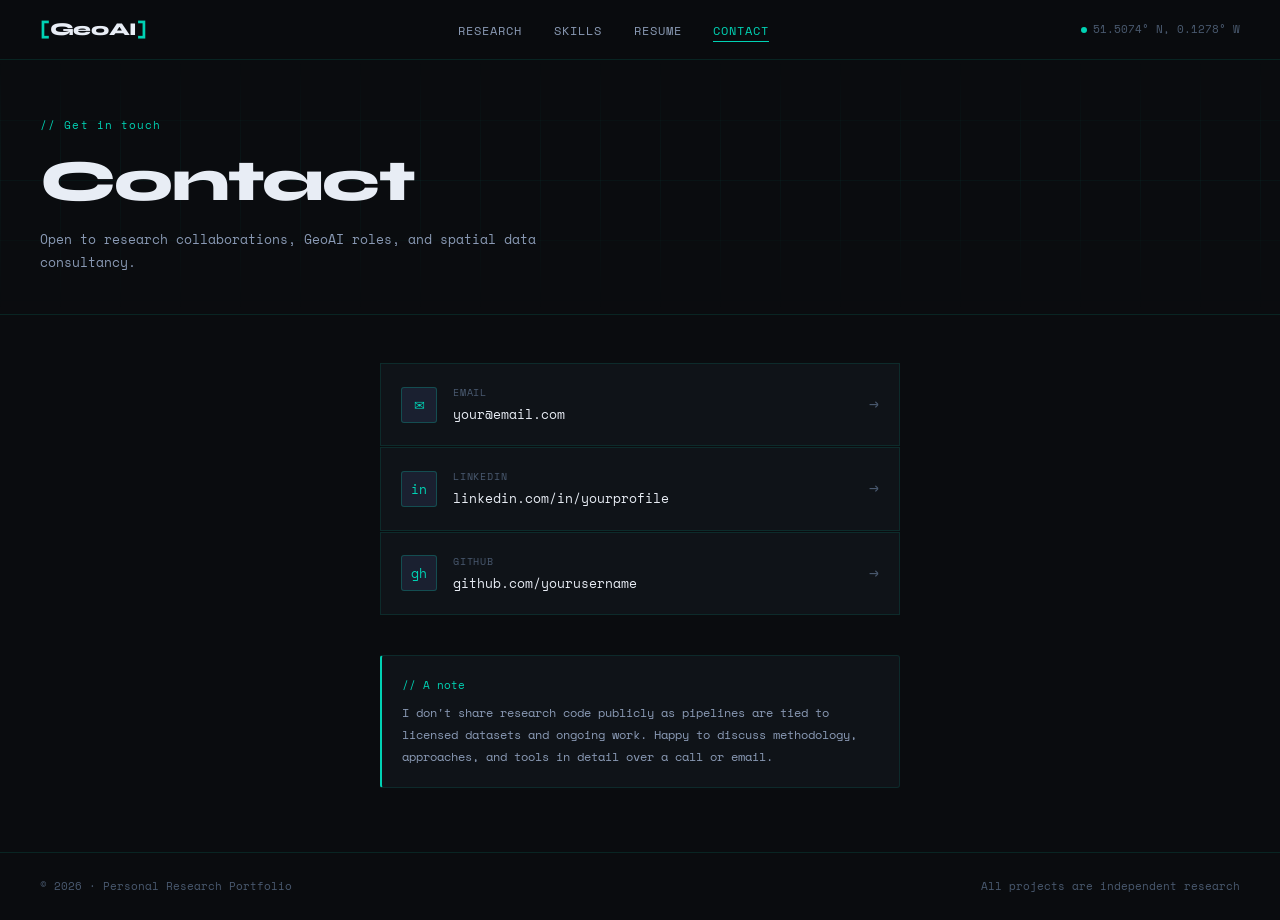
==== contact.html @ 4a3b0012 "first look" ====
<!DOCTYPE html>
<html lang="en">
<head>
<meta charset="UTF-8">
<meta name="viewport" content="width=device-width, initial-scale=1.0">
<title>GeoAI Portfolio · Contact</title>
<link rel="stylesheet" href="style.css">
<link href="https://fonts.googleapis.com/css2?family=Space+Mono:ital,wght@0,400;0,700;1,400&family=Syne:wght@400;600;700;800&display=swap" rel="stylesheet">
</head>
<body>

<nav class="nav">
  <div class="nav-logo"><span class="logo-bracket">[</span>GeoAI<span class="logo-bracket">]</span></div>
  <ul class="nav-links">
    <li><a href="index.html">Research</a></li>
    <li><a href="skills.html">Skills</a></li>
    <li><a href="resume.html">Resume</a></li>
    <li><a href="contact.html" class="active">Contact</a></li>
  </ul>
  <div class="nav-coords"><span class="coord-dot"></span><span id="live-coords">51.5074° N, 0.1278° W</span></div>
</nav>

<section class="page-hero">
  <div class="hero-grid-overlay"></div>
  <div class="page-hero-content">
    <div class="hero-tag">// Get in touch</div>
    <h1 class="hero-title">Contact</h1>
    <p class="hero-sub">Open to research collaborations, GeoAI roles, and spatial data consultancy.</p>
  </div>
</section>

<div class="contact-wrapper">

  <div class="contact-links">
    <a class="contact-card" href="mailto:your@email.com">
      <span class="contact-card-icon">✉</span>
      <div>
        <div class="contact-card-label">Email</div>
        <div class="contact-card-val">your@email.com</div>
      </div>
      <span class="contact-card-arrow">→</span>
    </a>
    <a class="contact-card" href="https://linkedin.com/in/yourprofile" target="_blank">
      <span class="contact-card-icon">in</span>
      <div>
        <div class="contact-card-label">LinkedIn</div>
        <div class="contact-card-val">linkedin.com/in/yourprofile</div>
      </div>
      <span class="contact-card-arrow">→</span>
    </a>
    <a class="contact-card" href="https://github.com/yourusername" target="_blank">
      <span class="contact-card-icon">gh</span>
      <div>
        <div class="contact-card-label">GitHub</div>
        <div class="contact-card-val">github.com/yourusername</div>
      </div>
      <span class="contact-card-arrow">→</span>
    </a>
  </div>

  <div class="contact-note">
    <div class="contact-note-label">// A note</div>
    <p>I don't share research code publicly as pipelines are tied to licensed datasets and ongoing work. Happy to discuss methodology, approaches, and tools in detail over a call or email.</p>
  </div>

</div>

<footer class="footer">
  <span class="footer-copy">© 2026 · Personal Research Portfolio</span>
  <span class="footer-coords">All projects are independent research</span>
</footer>

<script src="main.js"></script>
</body>
</html>
---- style.css ----
/* =============================================
   GeoAI Portfolio — style.css
   Theme: Dark satellite / terminal / geo precision
   Fonts: Syne (display) + Space Mono (code/data)
============================================= */

:root {
  --bg: #0a0c0f;
  --bg2: #0f1318;
  --bg3: #141920;
  --surface: #1a2030;
  --surface2: #1f2838;
  --border: rgba(0, 210, 180, 0.12);
  --border2: rgba(0, 210, 180, 0.25);
  --accent: #00d2b4;
  --accent2: #00a896;
  --accent-dim: rgba(0, 210, 180, 0.08);
  --text: #e8edf5;
  --text2: #8a9ab5;
  --text3: #4a5a70;
  --env: #00d2b4;
  --urban: #4a9eff;
  --agri: #7ecb5a;
  --disaster: #ff7043;
  --font-display: 'Syne', sans-serif;
  --font-mono: 'Space Mono', monospace;
}

*, *::before, *::after { box-sizing: border-box; margin: 0; padding: 0; }

html { scroll-behavior: smooth; }

body {
  background: var(--bg);
  color: var(--text);
  font-family: var(--font-mono);
  font-size: 14px;
  line-height: 1.7;
  min-height: 100vh;
}

/* ── NAV ── */
.nav {
  display: flex;
  align-items: center;
  justify-content: space-between;
  padding: 0 2.5rem;
  height: 60px;
  border-bottom: 0.5px solid var(--border);
  background: rgba(10, 12, 15, 0.92);
  backdrop-filter: blur(10px);
  position: sticky;
  top: 0;
  z-index: 100;
}

.nav-logo {
  font-family: var(--font-display);
  font-size: 18px;
  font-weight: 800;
  color: var(--text);
  letter-spacing: -0.02em;
}

.logo-bracket { color: var(--accent); }

.nav-links {
  display: flex;
  gap: 2rem;
  list-style: none;
}

.nav-links a {
  color: var(--text2);
  text-decoration: none;
  font-size: 12px;
  letter-spacing: 0.08em;
  text-transform: uppercase;
  transition: color 0.2s;
}

.nav-links a:hover,
.nav-links a.active {
  color: var(--accent);
}

.nav-links a.active {
  border-bottom: 1px solid var(--accent);
  padding-bottom: 2px;
}

.nav-coords {
  display: flex;
  align-items: center;
  gap: 6px;
  font-size: 11px;
  color: var(--text3);
}

.coord-dot {
  width: 6px; height: 6px;
  border-radius: 50%;
  background: var(--accent);
  animation: pulse 2s ease-in-out infinite;
}

@keyframes pulse {
  0%, 100% { opacity: 1; transform: scale(1); }
  50% { opacity: 0.4; transform: scale(0.8); }
}

/* ── HERO ── */
.hero {
  position: relative;
  padding: 5rem 2.5rem 3rem;
  overflow: hidden;
  border-bottom: 0.5px solid var(--border);
}

.page-hero {
  position: relative;
  padding: 3.5rem 2.5rem 2.5rem;
  overflow: hidden;
  border-bottom: 0.5px solid var(--border);
}

.page-hero-content { position: relative; z-index: 1; }

.hero-grid-overlay {
  position: absolute;
  inset: 0;
  background-image:
    linear-gradient(var(--border) 1px, transparent 1px),
    linear-gradient(90deg, var(--border) 1px, transparent 1px);
  background-size: 60px 60px;
  mask-image: linear-gradient(to bottom, transparent 0%, rgba(0,0,0,0.4) 40%, transparent 100%);
  pointer-events: none;
}

.hero-content { position: relative; z-index: 1; max-width: 680px; }

.hero-tag {
  font-size: 11px;
  color: var(--accent);
  letter-spacing: 0.1em;
  margin-bottom: 1rem;
}

.hero-title {
  font-family: var(--font-display);
  font-size: clamp(36px, 5vw, 58px);
  font-weight: 800;
  line-height: 1.05;
  letter-spacing: -0.03em;
  margin-bottom: 1rem;
  color: var(--text);
}

.accent { color: var(--accent); }

.hero-sub {
  font-size: 13px;
  color: var(--text2);
  line-height: 1.8;
  max-width: 520px;
}

.hero-stats {
  display: flex;
  align-items: center;
  gap: 2rem;
  margin-top: 2.5rem;
  position: relative;
  z-index: 1;
}

.stat { display: flex; flex-direction: column; }

.stat-num {
  font-family: var(--font-display);
  font-size: 28px;
  font-weight: 800;
  color: var(--accent);
  line-height: 1;
}

.stat-label {
  font-size: 11px;
  color: var(--text3);
  margin-top: 4px;
}

.stat-divider {
  width: 0.5px;
  height: 36px;
  background: var(--border2);
}

/* ── FILTERS ── */
.filters-bar {
  padding: 1rem 2.5rem;
  border-bottom: 0.5px solid var(--border);
  display: flex;
  gap: 2rem;
  flex-wrap: wrap;
  align-items: center;
  background: var(--bg2);
}

.filter-group {
  display: flex;
  align-items: center;
  gap: 8px;
  flex-wrap: wrap;
}

.filter-label {
  font-size: 10px;
  color: var(--text3);
  text-transform: uppercase;
  letter-spacing: 0.1em;
  margin-right: 4px;
}

.filter-btn {
  font-family: var(--font-mono);
  font-size: 11px;
  padding: 4px 12px;
  border-radius: 3px;
  border: 0.5px solid var(--border2);
  background: transparent;
  color: var(--text2);
  cursor: pointer;
  transition: all 0.15s;
}

.filter-btn:hover { border-color: var(--accent); color: var(--accent); }
.filter-btn.active { background: var(--accent-dim); border-color: var(--accent); color: var(--accent); }

/* ── RESEARCH GRID ── */
.research-grid {
  display: grid;
  grid-template-columns: repeat(auto-fill, minmax(300px, 1fr));
  gap: 1px;
  background: var(--border);
  border-top: 0px;
}

.r-card {
  background: var(--bg);
  cursor: pointer;
  transition: background 0.2s;
  display: flex;
  flex-direction: column;
}

.r-card:hover { background: var(--bg2); }

.r-card-img { flex-shrink: 0; }

.img-placeholder {
  width: 100%;
  height: 180px;
  position: relative;
  overflow: hidden;
  display: flex;
  align-items: center;
  justify-content: center;
}

.img-placeholder.env { background: linear-gradient(135deg, #001a16 0%, #003d33 100%); }
.img-placeholder.urban { background: linear-gradient(135deg, #001229 0%, #002a5c 100%); }
.img-placeholder.agri { background: linear-gradient(135deg, #0a1a00 0%, #1a3d00 100%); }
.img-placeholder.disaster { background: linear-gradient(135deg, #1a0500 0%, #3d1000 100%); }

.sat-grid {
  position: absolute;
  inset: 0;
  background-image:
    linear-gradient(rgba(0,210,180,0.06) 1px, transparent 1px),
    linear-gradient(90deg, rgba(0,210,180,0.06) 1px, transparent 1px);
  background-size: 30px 30px;
}

.sensor-tag {
  position: absolute;
  top: 10px; left: 10px;
  font-size: 10px;
  color: var(--accent);
  background: rgba(0,0,0,0.6);
  padding: 3px 8px;
  border-radius: 2px;
  border: 0.5px solid var(--border2);
}

.play-overlay {
  position: absolute;
  bottom: 10px; right: 10px;
  font-size: 11px;
  color: var(--text);
  background: rgba(0,0,0,0.7);
  padding: 4px 10px;
  border-radius: 2px;
  border: 0.5px solid var(--border2);
}

.r-card-body { padding: 1.25rem 1.25rem 1.5rem; flex: 1; }

.r-meta { display: flex; gap: 6px; margin-bottom: 0.6rem; }

.domain-tag, .task-tag {
  font-size: 10px;
  padding: 2px 8px;
  border-radius: 2px;
  border: 0.5px solid;
  text-transform: uppercase;
  letter-spacing: 0.07em;
}

.env-tag { color: var(--env); border-color: rgba(0,210,180,0.3); background: rgba(0,210,180,0.05); }
.urban-tag { color: var(--urban); border-color: rgba(74,158,255,0.3); background: rgba(74,158,255,0.05); }
.agri-tag { color: var(--agri); border-color: rgba(126,203,90,0.3); background: rgba(126,203,90,0.05); }
.disaster-tag { color: var(--disaster); border-color: rgba(255,112,67,0.3); background: rgba(255,112,67,0.05); }

.task-tag { color: var(--text3); border-color: var(--border); background: transparent; }

.r-title {
  font-family: var(--font-display);
  font-size: 18px;
  font-weight: 700;
  margin-bottom: 0.5rem;
  color: var(--text);
  letter-spacing: -0.02em;
}

.r-desc {
  font-size: 12px;
  color: var(--text2);
  line-height: 1.7;
  margin-bottom: 1rem;
}

.r-pipeline {
  display: flex;
  flex-wrap: wrap;
  align-items: center;
  gap: 4px;
}

.pipe-node {
  font-size: 10px;
  padding: 2px 8px;
  background: var(--surface);
  border: 0.5px solid var(--border2);
  border-radius: 2px;
  color: var(--text2);
}

.pipe-arr { font-size: 10px; color: var(--text3); }

/* ── USE CASE DETAIL ── */
.uc-wrapper {
  max-width: 820px;
  margin: 0 auto;
  padding: 2.5rem 2.5rem 4rem;
}

.back-link {
  display: inline-block;
  color: var(--text3);
  text-decoration: none;
  font-size: 12px;
  margin-bottom: 2rem;
  transition: color 0.15s;
}

.back-link:hover { color: var(--accent); }

.uc-header { margin-bottom: 2rem; }

.uc-meta-row { display: flex; gap: 8px; margin-bottom: 1rem; flex-wrap: wrap; align-items: center; }

.research-badge {
  font-size: 10px;
  padding: 2px 8px;
  border-radius: 2px;
  border: 0.5px solid var(--border2);
  color: var(--text3);
  text-transform: uppercase;
  letter-spacing: 0.07em;
}

.uc-title {
  font-family: var(--font-display);
  font-size: clamp(28px, 4vw, 42px);
  font-weight: 800;
  letter-spacing: -0.03em;
  margin-bottom: 1rem;
  color: var(--text);
}

.uc-problem {
  font-size: 13px;
  color: var(--text2);
  line-height: 1.85;
  border-left: 2px solid var(--accent);
  padding-left: 1rem;
  max-width: 660px;
}

.uc-video-block { margin-bottom: 3rem; }

.video-placeholder {
  width: 100%;
  height: 340px;
  border-radius: 4px;
  position: relative;
  overflow: hidden;
  display: flex;
  align-items: center;
  justify-content: center;
  border: 0.5px solid var(--border2);
}

.video-play-btn {
  width: 56px; height: 56px;
  border-radius: 50%;
  background: rgba(0,210,180,0.15);
  border: 1px solid var(--accent);
  display: flex; align-items: center; justify-content: center;
  font-size: 20px;
  color: var(--accent);
  cursor: pointer;
  transition: background 0.2s;
  z-index: 1;
}

.video-play-btn:hover { background: rgba(0,210,180,0.25); }

.video-label {
  position: absolute;
  bottom: 12px; left: 12px;
  font-size: 11px;
  color: var(--text3);
  background: rgba(0,0,0,0.6);
  padding: 4px 10px;
  border-radius: 2px;
}

/* ── PIPELINE FULL ── */
.uc-section { margin-bottom: 3rem; }

.uc-section-title {
  font-size: 12px;
  color: var(--accent);
  letter-spacing: 0.1em;
  margin-bottom: 1.5rem;
}

.pipeline-full { display: flex; flex-direction: column; }

.pipe-full-step {
  display: flex;
  gap: 1.5rem;
  padding: 1.25rem;
  border: 0.5px solid var(--border);
  border-radius: 4px;
  background: var(--bg2);
  transition: border-color 0.2s;
}

.pipe-full-step:hover { border-color: var(--border2); }

.pipe-connector {
  text-align: left;
  padding-left: 1.75rem;
  color: var(--accent);
  font-size: 16px;
  line-height: 1;
  margin: -2px 0;
}

.pipe-step-num {
  font-family: var(--font-display);
  font-size: 24px;
  font-weight: 800;
  color: var(--text3);
  min-width: 32px;
  line-height: 1.2;
}

.pipe-step-body h3 {
  font-family: var(--font-display);
  font-size: 15px;
  font-weight: 700;
  color: var(--text);
  margin-bottom: 0.4rem;
}

.pipe-step-body p {
  font-size: 12px;
  color: var(--text2);
  line-height: 1.75;
  margin-bottom: 0.75rem;
}

.pipe-tags { display: flex; flex-wrap: wrap; gap: 6px; }

.pipe-tags span {
  font-size: 10px;
  padding: 2px 8px;
  background: var(--surface);
  border: 0.5px solid var(--border2);
  border-radius: 2px;
  color: var(--text3);
}

/* ── RESULTS ── */
.results-grid {
  display: grid;
  grid-template-columns: repeat(auto-fill, minmax(140px, 1fr));
  gap: 1px;
  background: var(--border);
  border: 0.5px solid var(--border);
  border-radius: 4px;
  overflow: hidden;
}

.result-card {
  background: var(--bg2);
  padding: 1.25rem;
  display: flex;
  flex-direction: column;
  gap: 6px;
}

.result-num {
  font-family: var(--font-display);
  font-size: 28px;
  font-weight: 800;
  color: var(--accent);
  line-height: 1;
}

.result-label {
  font-size: 11px;
  color: var(--text3);
}

/* ── IO SUMMARY ── */
.io-summary {
  display: flex;
  gap: 1rem;
  align-items: stretch;
}

.io-panel {
  flex: 1;
  background: var(--bg2);
  border: 0.5px solid var(--border);
  border-radius: 4px;
  padding: 1.25rem;
}

.io-arrow {
  display: flex;
  align-items: center;
  font-size: 20px;
  color: var(--accent);
  flex-shrink: 0;
}

.io-panel-label {
  font-size: 10px;
  color: var(--accent);
  letter-spacing: 0.1em;
  margin-bottom: 1rem;
}

.io-panel ul { list-style: none; }

.io-panel li {
  display: flex;
  justify-content: space-between;
  font-size: 12px;
  padding: 6px 0;
  border-bottom: 0.5px solid var(--border);
  gap: 1rem;
}

.io-panel li:last-child { border-bottom: none; }

.io-panel li span {
  color: var(--text3);
  flex-shrink: 0;
}

/* ── SKILLS ── */
.skills-wrapper {
  max-width: 900px;
  margin: 0 auto;
  padding: 2.5rem 2.5rem 4rem;
  display: flex;
  flex-direction: column;
  gap: 2.5rem;
}

.skill-category {
  border: 0.5px solid var(--border);
  border-radius: 4px;
  overflow: hidden;
}

.skill-cat-header {
  display: flex;
  align-items: center;
  gap: 0.75rem;
  padding: 1rem 1.25rem;
  background: var(--bg2);
  border-bottom: 0.5px solid var(--border);
}

.skill-cat-icon { font-size: 16px; }

.skill-cat-header h2 {
  font-family: var(--font-display);
  font-size: 15px;
  font-weight: 700;
  color: var(--text);
}

.skill-tags-grid {
  padding: 1.25rem;
  display: flex;
  flex-wrap: wrap;
  gap: 8px;
  background: var(--bg);
}

.skill-chip {
  font-family: var(--font-mono);
  font-size: 11px;
  padding: 5px 12px;
  border-radius: 2px;
  border: 0.5px solid;
}

.skill-chip.high { border-color: rgba(0,210,180,0.5); color: var(--accent); background: rgba(0,210,180,0.06); }
.skill-chip.mid { border-color: rgba(74,158,255,0.4); color: var(--urban); background: rgba(74,158,255,0.05); }
.skill-chip.low { border-color: var(--border); color: var(--text3); background: transparent; }

.proficiency-legend {
  display: flex;
  align-items: center;
  gap: 10px;
  padding: 0 0.25rem;
}

.legend-label {
  font-size: 11px;
  color: var(--text3);
  margin-right: 4px;
}

/* ── RESUME ── */
.resume-wrapper {
  max-width: 820px;
  margin: 0 auto;
  padding: 2.5rem 2.5rem 4rem;
  display: flex;
  flex-direction: column;
  gap: 0;
}

.resume-section {
  display: grid;
  grid-template-columns: 160px 1fr;
  gap: 2rem;
  padding: 2rem 0;
  border-bottom: 0.5px solid var(--border);
}

.resume-section:last-child { border-bottom: none; }

.resume-section-label {
  font-size: 11px;
  color: var(--accent);
  text-transform: uppercase;
  letter-spacing: 0.1em;
  padding-top: 2px;
}

.resume-profile-text {
  font-size: 13px;
  color: var(--text2);
  line-height: 1.85;
}

.exp-item { margin-bottom: 1.75rem; }
.exp-item:last-child { margin-bottom: 0; }

.exp-header {
  display: flex;
  justify-content: space-between;
  align-items: flex-start;
  gap: 1rem;
  margin-bottom: 0.75rem;
}

.exp-title {
  font-family: var(--font-display);
  font-size: 15px;
  font-weight: 700;
  color: var(--text);
  margin-bottom: 2px;
}

.exp-company {
  font-size: 12px;
  color: var(--text3);
}

.exp-date {
  font-size: 11px;
  color: var(--text3);
  white-space: nowrap;
  flex-shrink: 0;
}

.exp-bullets {
  list-style: none;
  margin-bottom: 0.75rem;
}

.exp-bullets li {
  font-size: 12px;
  color: var(--text2);
  line-height: 1.75;
  padding-left: 1rem;
  position: relative;
  margin-bottom: 4px;
}

.exp-bullets li::before {
  content: '→';
  position: absolute;
  left: 0;
  color: var(--accent);
}

.exp-tools { display: flex; flex-wrap: wrap; gap: 6px; }

.exp-tools span {
  font-size: 10px;
  padding: 2px 8px;
  background: var(--surface);
  border: 0.5px solid var(--border2);
  border-radius: 2px;
  color: var(--text3);
}

.edu-note {
  font-size: 12px;
  color: var(--text3);
  font-style: italic;
  margin-top: 6px;
}

.cert-grid { display: flex; flex-direction: column; gap: 12px; }

.cert-item {
  display: flex;
  justify-content: space-between;
  align-items: center;
  padding: 0.75rem 1rem;
  background: var(--bg2);
  border: 0.5px solid var(--border);
  border-radius: 3px;
}

.cert-name { font-size: 13px; color: var(--text); }
.cert-org { font-size: 11px; color: var(--text3); }

/* ── CONTACT ── */
.contact-wrapper {
  max-width: 600px;
  margin: 0 auto;
  padding: 3rem 2.5rem 4rem;
}

.contact-links { display: flex; flex-direction: column; gap: 1px; margin-bottom: 2.5rem; }

.contact-card {
  display: flex;
  align-items: center;
  gap: 1rem;
  padding: 1.25rem;
  background: var(--bg2);
  border: 0.5px solid var(--border);
  text-decoration: none;
  color: var(--text);
  transition: border-color 0.15s, background 0.15s;
}

.contact-card:hover { border-color: var(--accent); background: var(--accent-dim); }

.contact-card-icon {
  width: 36px; height: 36px;
  display: flex; align-items: center; justify-content: center;
  background: var(--surface);
  border: 0.5px solid var(--border2);
  border-radius: 3px;
  font-size: 13px;
  color: var(--accent);
  flex-shrink: 0;
}

.contact-card-label { font-size: 10px; color: var(--text3); text-transform: uppercase; letter-spacing: 0.08em; }
.contact-card-val { font-size: 13px; color: var(--text); margin-top: 2px; }

.contact-card-arrow { margin-left: auto; color: var(--text3); font-size: 16px; }
.contact-card:hover .contact-card-arrow { color: var(--accent); }

.contact-note {
  padding: 1.25rem;
  border: 0.5px solid var(--border);
  border-left: 2px solid var(--accent);
  background: var(--bg2);
  border-radius: 3px;
}

.contact-note-label { font-size: 11px; color: var(--accent); margin-bottom: 0.5rem; }
.contact-note p { font-size: 12px; color: var(--text2); line-height: 1.8; }

/* ── FOOTER ── */
.footer {
  padding: 1.5rem 2.5rem;
  border-top: 0.5px solid var(--border);
  display: flex;
  justify-content: space-between;
  font-size: 11px;
  color: var(--text3);
}

/* ── HIDDEN CARDS (filter) ── */
.r-card.hidden { display: none; }

/* ── RESPONSIVE ── */
@media (max-width: 640px) {
  .nav { padding: 0 1.25rem; }
  .nav-coords { display: none; }
  .hero, .page-hero { padding: 3rem 1.25rem 2rem; }
  .filters-bar { padding: 1rem 1.25rem; gap: 1rem; }
  .research-grid { grid-template-columns: 1fr; }
  .uc-wrapper, .skills-wrapper, .resume-wrapper, .contact-wrapper { padding: 1.5rem 1.25rem 3rem; }
  .resume-section { grid-template-columns: 1fr; gap: 0.5rem; }
  .io-summary { flex-direction: column; }
  .io-arrow { transform: rotate(90deg); text-align: center; }
  .footer { flex-direction: column; gap: 4px; }
}
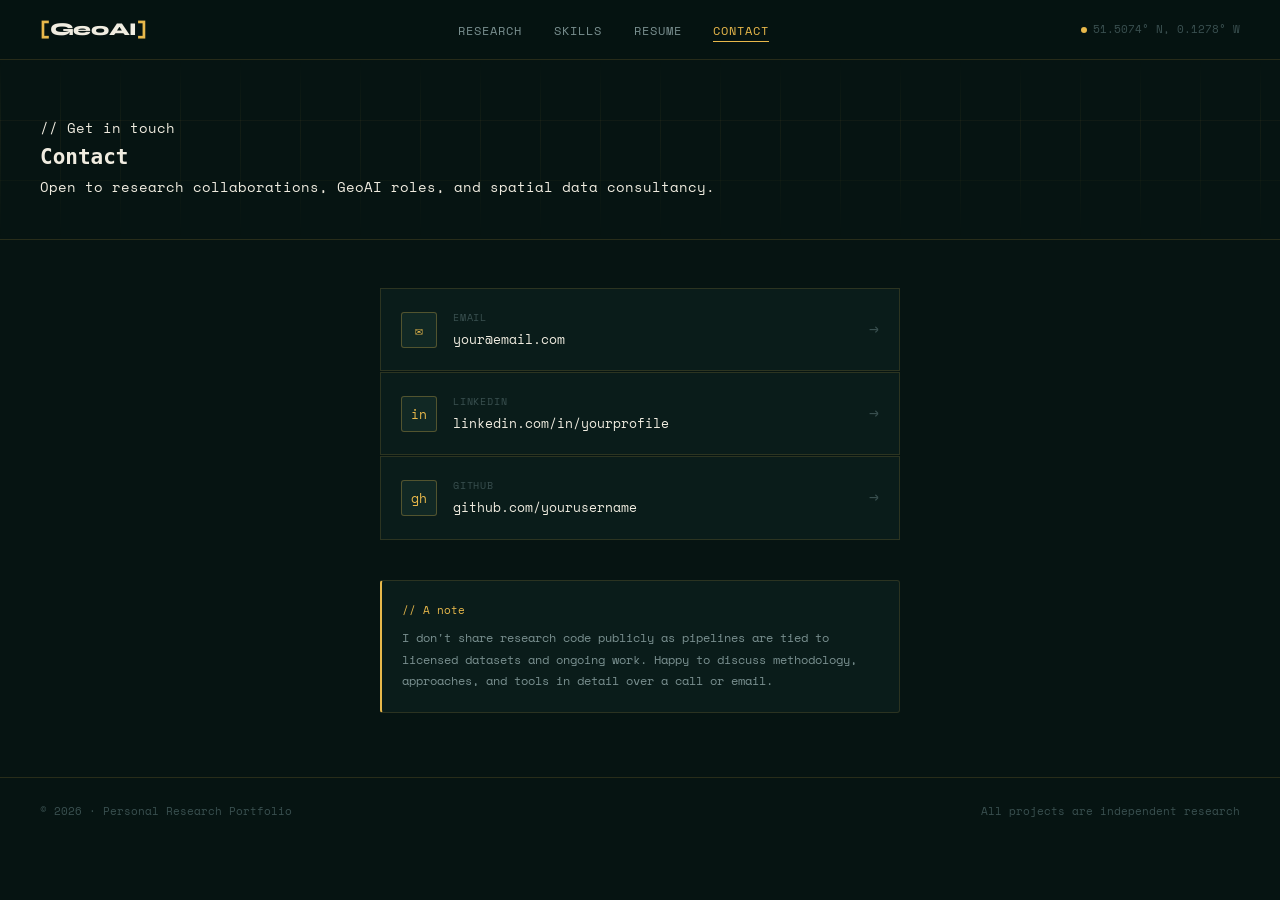
==== commit 5e319633: "UI changes" ====
--- a/contact.html
+++ b/contact.html
@@ -8,6 +8,7 @@
 <link href="https://fonts.googleapis.com/css2?family=Space+Mono:ital,wght@0,400;0,700;1,400&family=Syne:wght@400;600;700;800&display=swap" rel="stylesheet">
 </head>
 <body>
+<div class="page-bg-overlay"></div>
 
 <nav class="nav">
   <div class="nav-logo"><span class="logo-bracket">[</span>GeoAI<span class="logo-bracket">]</span></div>
--- a/style.css
+++ b/style.css
@@ -5,23 +5,23 @@
 ============================================= */
 
 :root {
-  --bg: #0a0c0f;
-  --bg2: #0f1318;
-  --bg3: #141920;
-  --surface: #1a2030;
-  --surface2: #1f2838;
-  --border: rgba(0, 210, 180, 0.12);
-  --border2: rgba(0, 210, 180, 0.25);
-  --accent: #00d2b4;
-  --accent2: #00a896;
-  --accent-dim: rgba(0, 210, 180, 0.08);
-  --text: #e8edf5;
-  --text2: #8a9ab5;
-  --text3: #4a5a70;
-  --env: #00d2b4;
-  --urban: #4a9eff;
-  --agri: #7ecb5a;
-  --disaster: #ff7043;
+  --bg: #061412;
+  --bg2: #0a1c1a;
+  --bg3: #0e2220;
+  --surface: #112824;
+  --surface2: #163028;
+  --border: rgba(232, 184, 75, 0.15);
+  --border2: rgba(232, 184, 75, 0.30);
+  --accent: #e8b84b;
+  --accent2: #c89830;
+  --accent-dim: rgba(232, 184, 75, 0.08);
+  --text: #f0ece0;
+  --text2: #7a9090;
+  --text3: #3a5050;
+  --env: #e8b84b;
+  --urban: #e8b84b;
+  --agri: #e8b84b;
+  --disaster: #e8b84b;
   --font-display: 'Syne', sans-serif;
   --font-mono: 'Space Mono', monospace;
 }
@@ -47,7 +47,7 @@
   padding: 0 2.5rem;
   height: 60px;
   border-bottom: 0.5px solid var(--border);
-  background: rgba(10, 12, 15, 0.92);
+  background: rgba(6, 20, 18, 0.95);
   backdrop-filter: blur(10px);
   position: sticky;
   top: 0;
@@ -109,14 +109,7 @@
   50% { opacity: 0.4; transform: scale(0.8); }
 }
 
-/* ── HERO ── */
-.hero {
-  position: relative;
-  padding: 5rem 2.5rem 3rem;
-  overflow: hidden;
-  border-bottom: 0.5px solid var(--border);
-}
-
+/* ── HERO (removed from index, kept for other pages) ── */
 .page-hero {
   position: relative;
   padding: 3.5rem 2.5rem 2.5rem;
@@ -137,74 +130,21 @@
   pointer-events: none;
 }
 
-.hero-content { position: relative; z-index: 1; max-width: 680px; }
-
-.hero-tag {
-  font-size: 11px;
-  color: var(--accent);
-  letter-spacing: 0.1em;
-  margin-bottom: 1rem;
-}
-
-.hero-title {
-  font-family: var(--font-display);
-  font-size: clamp(36px, 5vw, 58px);
-  font-weight: 800;
-  line-height: 1.05;
-  letter-spacing: -0.03em;
-  margin-bottom: 1rem;
-  color: var(--text);
-}
-
 .accent { color: var(--accent); }
-
-.hero-sub {
-  font-size: 13px;
-  color: var(--text2);
-  line-height: 1.8;
-  max-width: 520px;
-}
-
-.hero-stats {
-  display: flex;
-  align-items: center;
-  gap: 2rem;
-  margin-top: 2.5rem;
-  position: relative;
-  z-index: 1;
-}
-
-.stat { display: flex; flex-direction: column; }
-
-.stat-num {
-  font-family: var(--font-display);
-  font-size: 28px;
-  font-weight: 800;
-  color: var(--accent);
-  line-height: 1;
-}
-
-.stat-label {
-  font-size: 11px;
-  color: var(--text3);
-  margin-top: 4px;
-}
-
-.stat-divider {
-  width: 0.5px;
-  height: 36px;
-  background: var(--border2);
-}
 
 /* ── FILTERS ── */
 .filters-bar {
   padding: 1rem 2.5rem;
-  border-bottom: 0.5px solid var(--border);
+  border-bottom: 0.5px solid rgba(232,184,75,0.15);
   display: flex;
   gap: 2rem;
   flex-wrap: wrap;
   align-items: center;
-  background: var(--bg2);
+  background: rgba(5, 16, 14, 0.85);
+  backdrop-filter: blur(8px);
+  -webkit-backdrop-filter: blur(8px);
+  position: relative;
+  z-index: 1;
 }
 
 .filter-group {
@@ -237,49 +177,49 @@
 .filter-btn:hover { border-color: var(--accent); color: var(--accent); }
 .filter-btn.active { background: var(--accent-dim); border-color: var(--accent); color: var(--accent); }
 
-/* ── RESEARCH GRID ── */
+/* ── RESEARCH GRID — popup floating cards ── */
 .research-grid {
   display: grid;
-  grid-template-columns: repeat(auto-fill, minmax(300px, 1fr));
-  gap: 1px;
-  background: var(--border);
-  border-top: 0px;
+  grid-template-columns: repeat(auto-fill, minmax(310px, 1fr));
+  gap: 28px;
+  padding: 2.5rem 2.5rem 3.5rem;
+  background: transparent;
 }
 
 .r-card {
-  background: var(--bg);
+  background: rgba(6, 18, 16, 0.85);
+  backdrop-filter: blur(12px);
+  -webkit-backdrop-filter: blur(12px);
+  border: 0.5px solid rgba(232, 184, 75, 0.18);
+  border-radius: 10px;
   cursor: pointer;
-  transition: background 0.2s;
   display: flex;
   flex-direction: column;
-}
-
-.r-card:hover { background: var(--bg2); }
-
-.r-card-img { flex-shrink: 0; }
-
-.img-placeholder {
+  overflow: hidden;
+  box-shadow: 0 8px 40px rgba(0,0,0,0.55), 0 0 0 0.5px rgba(232,184,75,0.08);
+  transition: transform 0.2s ease, border-color 0.2s ease, box-shadow 0.2s ease;
+}
+
+.r-card:hover {
+  transform: translateY(-4px);
+  border-color: rgba(232, 184, 75, 0.42);
+  box-shadow: 0 16px 56px rgba(0,0,0,0.65), 0 0 28px rgba(232,184,75,0.07);
+}
+
+.r-card-img {
+  flex-shrink: 0;
+  position: relative;
   width: 100%;
-  height: 180px;
-  position: relative;
+  height: 170px;
   overflow: hidden;
-  display: flex;
-  align-items: center;
-  justify-content: center;
-}
-
-.img-placeholder.env { background: linear-gradient(135deg, #001a16 0%, #003d33 100%); }
-.img-placeholder.urban { background: linear-gradient(135deg, #001229 0%, #002a5c 100%); }
-.img-placeholder.agri { background: linear-gradient(135deg, #0a1a00 0%, #1a3d00 100%); }
-.img-placeholder.disaster { background: linear-gradient(135deg, #1a0500 0%, #3d1000 100%); }
-
-.sat-grid {
+  border-bottom: 0.5px solid rgba(232,184,75,0.15);
+}
+
+.card-canvas {
   position: absolute;
   inset: 0;
-  background-image:
-    linear-gradient(rgba(0,210,180,0.06) 1px, transparent 1px),
-    linear-gradient(90deg, rgba(0,210,180,0.06) 1px, transparent 1px);
-  background-size: 30px 30px;
+  width: 100%;
+  height: 100%;
 }
 
 .sensor-tag {
@@ -287,10 +227,11 @@
   top: 10px; left: 10px;
   font-size: 10px;
   color: var(--accent);
-  background: rgba(0,0,0,0.6);
+  background: rgba(0,0,0,0.65);
   padding: 3px 8px;
-  border-radius: 2px;
-  border: 0.5px solid var(--border2);
+  border-radius: 3px;
+  border: 0.5px solid rgba(232,184,75,0.30);
+  z-index: 2;
 }
 
 .play-overlay {
@@ -298,13 +239,14 @@
   bottom: 10px; right: 10px;
   font-size: 11px;
   color: var(--text);
-  background: rgba(0,0,0,0.7);
+  background: rgba(0,0,0,0.72);
   padding: 4px 10px;
-  border-radius: 2px;
+  border-radius: 3px;
   border: 0.5px solid var(--border2);
-}
-
-.r-card-body { padding: 1.25rem 1.25rem 1.5rem; flex: 1; }
+  z-index: 2;
+}
+
+.r-card-body { padding: 1.1rem 1.2rem 1.4rem; flex: 1; }
 
 .r-meta { display: flex; gap: 6px; margin-bottom: 0.6rem; }
 
@@ -317,10 +259,10 @@
   letter-spacing: 0.07em;
 }
 
-.env-tag { color: var(--env); border-color: rgba(0,210,180,0.3); background: rgba(0,210,180,0.05); }
-.urban-tag { color: var(--urban); border-color: rgba(74,158,255,0.3); background: rgba(74,158,255,0.05); }
-.agri-tag { color: var(--agri); border-color: rgba(126,203,90,0.3); background: rgba(126,203,90,0.05); }
-.disaster-tag { color: var(--disaster); border-color: rgba(255,112,67,0.3); background: rgba(255,112,67,0.05); }
+.env-tag { color: var(--accent); border-color: rgba(232,184,75,0.30); background: rgba(232,184,75,0.05); }
+.urban-tag { color: var(--accent); border-color: rgba(232,184,75,0.30); background: rgba(232,184,75,0.05); }
+.agri-tag { color: var(--accent); border-color: rgba(232,184,75,0.30); background: rgba(232,184,75,0.05); }
+.disaster-tag { color: var(--accent); border-color: rgba(232,184,75,0.30); background: rgba(232,184,75,0.05); }
 
 .task-tag { color: var(--text3); border-color: var(--border); background: transparent; }
 
@@ -425,7 +367,7 @@
 .video-play-btn {
   width: 56px; height: 56px;
   border-radius: 50%;
-  background: rgba(0,210,180,0.15);
+  background: rgba(232,184,75,0.15);
   border: 1px solid var(--accent);
   display: flex; align-items: center; justify-content: center;
   font-size: 20px;
@@ -435,7 +377,7 @@
   z-index: 1;
 }
 
-.video-play-btn:hover { background: rgba(0,210,180,0.25); }
+.video-play-btn:hover { background: rgba(232,184,75,0.30); }
 
 .video-label {
   position: absolute;
@@ -645,8 +587,8 @@
   border: 0.5px solid;
 }
 
-.skill-chip.high { border-color: rgba(0,210,180,0.5); color: var(--accent); background: rgba(0,210,180,0.06); }
-.skill-chip.mid { border-color: rgba(74,158,255,0.4); color: var(--urban); background: rgba(74,158,255,0.05); }
+.skill-chip.high { border-color: rgba(232,184,75,0.50); color: var(--accent); background: rgba(232,184,75,0.06); }
+.skill-chip.mid { border-color: rgba(232,184,75,0.30); color: var(--accent); background: rgba(232,184,75,0.04); }
 .skill-chip.low { border-color: var(--border); color: var(--text3); background: transparent; }
 
 .proficiency-legend {
@@ -857,4 +799,29 @@
   .io-summary { flex-direction: column; }
   .io-arrow { transform: rotate(90deg); text-align: center; }
   .footer { flex-direction: column; gap: 4px; }
-}+}
+
+/* ── MAP BG WRAP ── */
+.map-bg-wrap {
+  position: relative;
+  background: #061412;
+  min-height: calc(100vh - 60px);
+}
+
+#map-canvas {
+  position: absolute;
+  inset: 0;
+  width: 100%;
+  height: 100%;
+  pointer-events: none;
+  z-index: 0;
+}
+
+.map-bg-wrap .filters-bar,
+.map-bg-wrap .research-grid {
+  position: relative;
+  z-index: 1;
+}
+
+/* card thumbnail bg per domain */
+.r-card .r-card-img { background: #091a18; }
